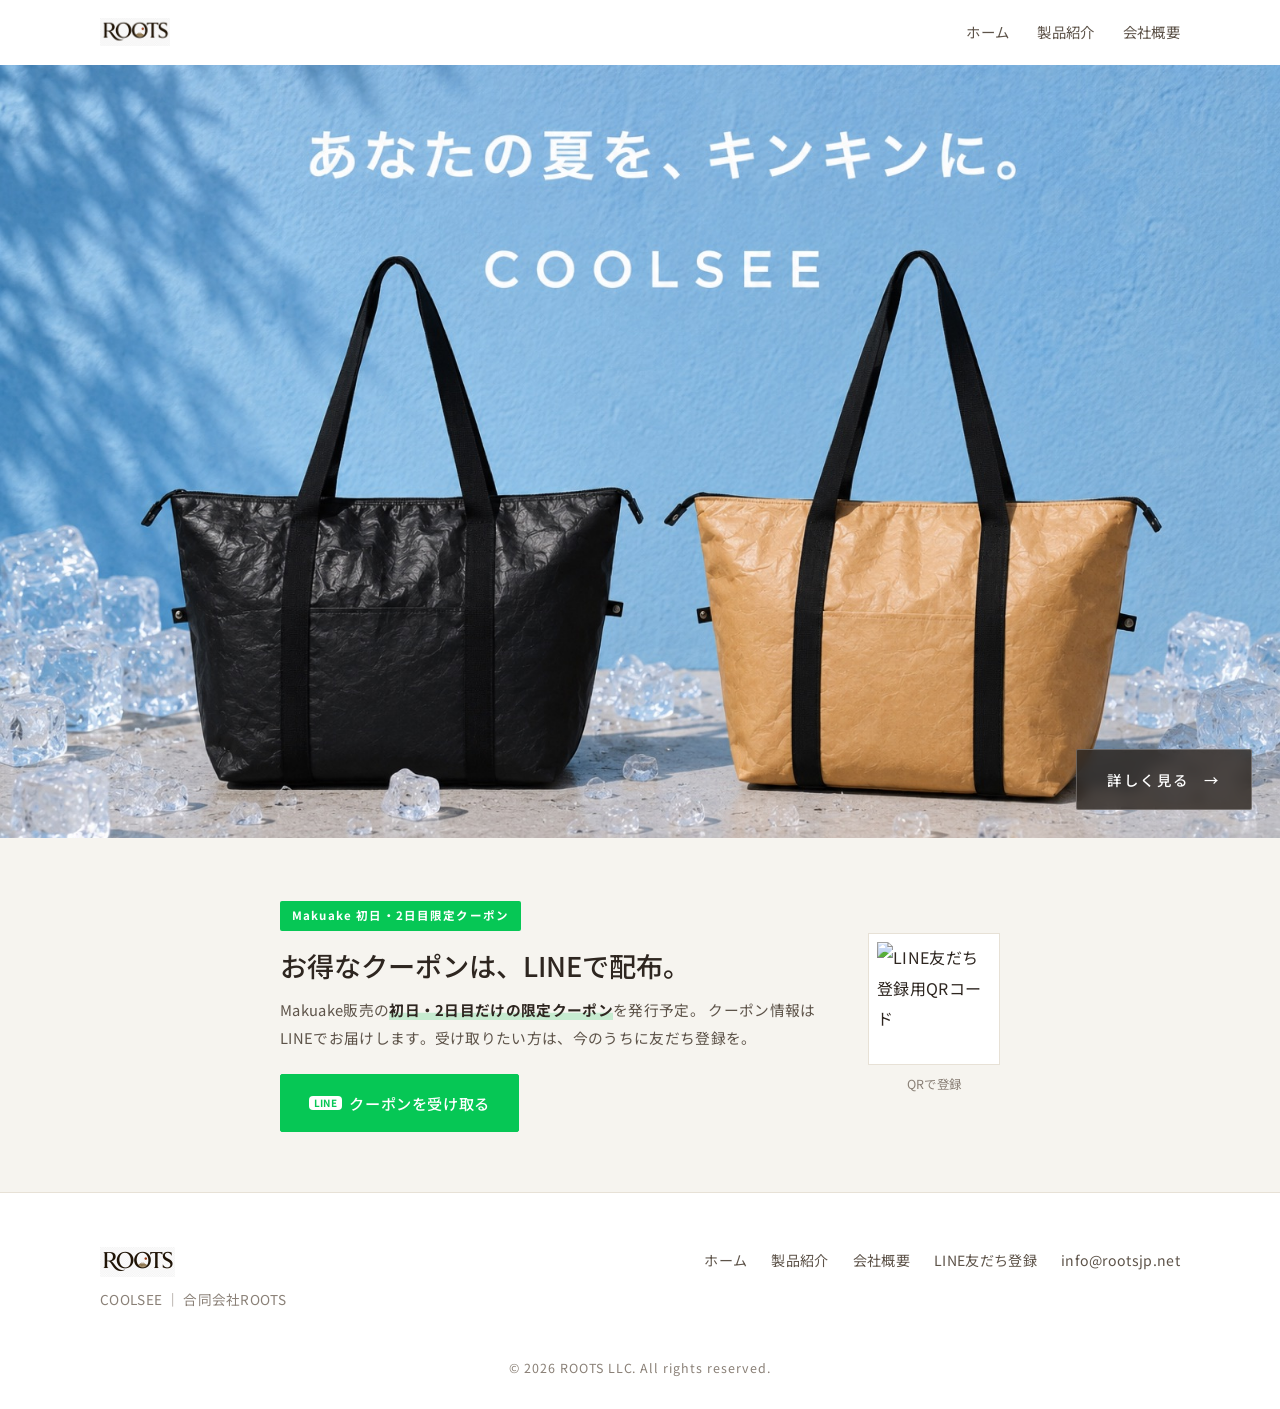
==== index.html @ 8de95a5e "モバイル表示調整・ロゴ差し替え・COOLSEEワードマーク追加 - スマホ幅でLINEバンド/ボタン/詳しく見るボタンを縮小・再配置、横スクロール防止 - ハンバーガーメニューをフェード表示に変更 -" ====
<!DOCTYPE html>
<html lang="ja">
<head>
  <meta charset="UTF-8" />
  <meta name="viewport" content="width=device-width, initial-scale=1.0" />
  <meta name="theme-color" content="#ffffff" />
  <title>ROOTS（ルーツ）｜COOLSEE 保冷バッグ</title>
  <meta name="description" content="合同会社ROOTSの保冷バッグ「COOLSEE（クールシー）」。氷が約12時間残る、大容量×超軽量の5層式タイベック製保冷バッグ。" />

  <!-- OGP -->
  <meta property="og:type" content="website" />
  <meta property="og:title" content="ROOTS｜COOLSEE 保冷バッグ" />
  <meta property="og:description" content="あなたの夏を、キンキンに。氷が約12時間残る保冷バッグ COOLSEE。" />
  <meta property="og:image" content="assets/coolsee-kv.jpg" />
  <meta property="og:locale" content="ja_JP" />

  <link rel="icon" type="image/webp" href="assets/logo.webp" />
  <link rel="apple-touch-icon" href="assets/logo.webp" />

  <link rel="preconnect" href="https://fonts.googleapis.com" />
  <link rel="preconnect" href="https://fonts.gstatic.com" crossorigin />
  <link href="https://fonts.googleapis.com/css2?family=Noto+Sans+JP:wght@300;400;500;700&display=swap" rel="stylesheet" />
  <link rel="stylesheet" href="assets/style.css" />
</head>
<body>

  <!-- ===== Header ===== -->
  <header class="header" id="header">
    <div class="container header__inner">
      <a href="index.html" class="logo" aria-label="ROOTS ホーム">
        <img src="assets/logo.png" alt="ROOTS" />
      </a>

      <nav class="nav" id="nav">
        <ul class="nav__list">
          <li><a href="index.html">ホーム</a></li>
          <li><a href="coolsee.html">製品紹介</a></li>
          <li><a href="company.html">会社概要</a></li>
        </ul>
      </nav>

      <button class="hamburger" id="hamburger" aria-label="メニューを開く" aria-expanded="false">
        <span></span><span></span><span></span>
      </button>
    </div>
  </header>

  <main>
    <!-- ===== Top showcase（商品画像のみ＋もっと学ぶ） ===== -->
    <section class="top">
      <a class="showcase" href="coolsee.html" aria-label="COOLSEE の詳細を見る">
        <img class="showcase__img" src="assets/coolsee-kv.jpg" alt="COOLSEE 保冷バッグ ― あなたの夏を、キンキンに。" />
        <span class="showcase__more">詳しく見る<i aria-hidden="true">→</i></span>
      </a>
    </section>

    <!-- ===== LINE 登録バナー ===== -->
    <section class="line-band">
      <div class="container container--narrow line-band__inner">
        <div class="line-band__text">
          <p class="line-band__eyebrow">Makuake 初日・2日目限定クーポン</p>
          <h2 class="line-band__title">お得なクーポンは、LINEで配布。</h2>
          <p class="line-band__lead">
            Makuake販売の<strong>初日・2日目だけの限定クーポン</strong>を発行予定。
            クーポン情報はLINEでお届けします。受け取りたい方は、今のうちに友だち登録を。
          </p>
          <a href="https://lin.ee/xqbgA3V" target="_blank" rel="noopener" class="btn btn--line btn--line-lg">
            <span class="btn--line__icon">LINE</span>クーポンを受け取る
          </a>
        </div>
        <a href="https://lin.ee/xqbgA3V" target="_blank" rel="noopener" class="line-band__qr" aria-label="LINE友だち登録 QRコード">
          <img src="https://qr-official.line.me/gs/M_626dvhzh_GW.png?oat_content=qr" alt="LINE友だち登録用QRコード" />
          <span>QRで登録</span>
        </a>
      </div>
    </section>
  </main>

  <!-- ===== Footer ===== -->
  <footer class="footer">
    <div class="container footer__inner">
      <div class="footer__brand">
        <a href="index.html"><img src="assets/logo.png" alt="ROOTS" class="footer__logo" /></a>
        <p>COOLSEE ｜ 合同会社ROOTS</p>
      </div>
      <nav class="footer__nav">
        <a href="index.html">ホーム</a>
        <a href="coolsee.html">製品紹介</a>
        <a href="company.html">会社概要</a>
        <a href="https://lin.ee/xqbgA3V" target="_blank" rel="noopener">LINE友だち登録</a>
        <a href="mailto:info@rootsjp.net">info@rootsjp.net</a>
      </nav>
    </div>
    <p class="footer__copy">© <span id="year"></span> ROOTS LLC. All rights reserved.</p>
  </footer>

  <script src="assets/script.js"></script>
</body>
</html>
---- assets/style.css ----
/* ===== Design tokens ===== */
:root {
  --c-bg: #ffffff;
  --c-tint: #f6f4ef;        /* ごく薄い生成り */
  --c-text: #2e2620;        /* ロゴのダークブラウン */
  --c-muted: #8a8077;
  --c-line: #e7e1d6;
  --c-accent: #c0492f;      /* ロゴの赤（テラコッタ） */
  --c-key: #5d5349;
  --c-dark: #2e2620;
  --maxw: 1080px;
  --maxw-narrow: 720px;
  --font: "Noto Sans JP", system-ui, -apple-system, "Hiragino Kaku Gothic ProN", sans-serif;
}

/* ===== Base ===== */
* { box-sizing: border-box; }
html { scroll-behavior: smooth; scroll-padding-top: 64px; }
body {
  margin: 0; font-family: var(--font); font-weight: 400;
  color: var(--c-text); background: var(--c-bg);
  line-height: 1.9; letter-spacing: .02em; -webkit-font-smoothing: antialiased;
  overflow-x: hidden;
}
img { max-width: 100%; display: block; }
a { color: inherit; text-decoration: none; }
ul { list-style: none; margin: 0; padding: 0; }
h1, h2, h3, h4 { line-height: 1.5; margin: 0; font-weight: 500; }

.container { width: min(var(--maxw), 88%); margin-inline: auto; }
.container--narrow { width: min(var(--maxw-narrow), 88%); }

/* ===== Buttons ===== */
.btn {
  display: inline-flex; align-items: center; justify-content: center;
  padding: 14px 34px; background: var(--c-text); color: #fff;
  font-weight: 500; font-size: .92rem; letter-spacing: .04em;
  border: 1px solid var(--c-text); border-radius: 2px; cursor: pointer;
  font-family: var(--font); transition: opacity .2s ease; white-space: nowrap;
}
.btn:hover { opacity: .82; }
.btn--ghost { background: transparent; color: var(--c-text); border-color: var(--c-line); }
.btn--ghost:hover { opacity: 1; border-color: var(--c-text); }
.btn--ghost-on-dark { color: #fff; border-color: rgba(255,255,255,.5); }
.btn--ghost-on-dark:hover { border-color: #fff; }
.btn--sm { padding: 11px 26px; font-size: .85rem; }
.btn--block { width: 100%; }

/* ===== Header ===== */
.header {
  position: fixed; inset: 0 0 auto 0; z-index: 100;
  background: #ffffff; -webkit-backdrop-filter: blur(8px); backdrop-filter: blur(8px);
  border-bottom: 1px solid transparent; transition: border-color .25s ease;
}
.header.scrolled { border-bottom-color: var(--c-line); }
.header__inner { display: flex; align-items: center; justify-content: space-between; height: 64px; }
.logo { display: inline-flex; align-items: center; }
.logo img { height: 28px; width: auto; }
.nav { display: flex; align-items: center; gap: 24px; }
.nav__list { display: flex; gap: 28px; font-size: .9rem; }
.nav__list a { color: var(--c-key); transition: color .2s ease; }
.nav__list a:hover { color: var(--c-text); }
.hamburger { display: none; flex-direction: column; gap: 6px; background: none; border: none; cursor: pointer; padding: 8px; }
.hamburger span { width: 24px; height: 2px; background: var(--c-text); transition: .3s; }
.hamburger.open span:nth-child(1) { transform: translateY(8px) rotate(45deg); }
.hamburger.open span:nth-child(2) { opacity: 0; }
.hamburger.open span:nth-child(3) { transform: translateY(-8px) rotate(-45deg); }

/* ===== LINE button ===== */
.btn--line { background: #06C755; color: #fff; border-color: #06C755; gap: .5em; }
.btn--line:hover { opacity: .88; }
.btn--line__icon {
  display: inline-grid; place-items: center; font-size: .62rem; font-weight: 700;
  letter-spacing: .02em; background: #fff; color: #06C755; border-radius: 4px;
  padding: 2px 5px; line-height: 1;
}
.btn--line-lg { padding: 14px 28px; font-size: .95rem; }
.nav__line { margin-left: 4px; }

/* ===== Top page: showcase (商品画像のみ) ===== */
.top { padding-top: 64px; }
.showcase { display: block; position: relative; }
.showcase__img { width: 100%; max-height: 86vh; object-fit: cover; display: block; }
.showcase__more {
  position: absolute; right: 28px; bottom: 28px;
  display: inline-flex; align-items: center; gap: 1em;
  background: rgba(46,38,32,.82); color: #fff; padding: 16px 30px;
  font-size: .9rem; font-weight: 500; letter-spacing: .18em; border-radius: 2px;
  border: 1px solid rgba(255,255,255,.25);
  backdrop-filter: blur(6px); overflow: hidden;
  transition: background .3s ease, letter-spacing .3s ease, padding-right .3s ease;
}
.showcase__more i { font-style: normal; transition: transform .3s ease; }
.showcase:hover .showcase__more { background: var(--c-text); padding-right: 36px; }
.showcase:hover .showcase__more i { transform: translateX(6px); }

/* ===== LINE band ===== */
.line-band { background: var(--c-tint); padding: 60px 0; }
.line-band__inner { display: flex; align-items: center; justify-content: space-between; gap: 36px; flex-wrap: wrap; }
.line-band__text { flex: 1 1 320px; }
.line-band__eyebrow { display: inline-block; background: #06C755; color: #fff; font-size: .72rem; font-weight: 700; letter-spacing: .1em; padding: 4px 12px; border-radius: 2px; margin: 0 0 14px; }
.line-band__title { font-size: clamp(1rem, 4vw, 1.7rem); font-weight: 500; letter-spacing: 0; margin-bottom: 10px; white-space: nowrap; }
.line-band__lead { color: var(--c-key); font-size: .92rem; margin: 0 0 22px; }
.line-band__lead strong { font-weight: 700; color: var(--c-text); box-shadow: inset 0 -.5em 0 rgba(6,199,85,.2); }
.line-band__qr { display: flex; flex-direction: column; align-items: center; gap: 8px; }
.line-band__qr img { width: 132px; height: 132px; background: #fff; border: 1px solid var(--c-line); padding: 8px; }
.line-band__qr span { font-size: .78rem; color: var(--c-muted); }

/* ===== Hero / Key Visual ===== */
.kv { padding-top: 64px; text-align: center; }
.kv__img { width: 100%; max-height: 78vh; object-fit: cover; }
.kv__actions { display: flex; gap: 14px; justify-content: center; flex-wrap: wrap; padding: 34px 0 6px; }

/* ===== Slideshow（自動スライドショー） ===== */
.slideshow { margin-top: 64px; position: relative; background: var(--c-tint); overflow: hidden; }
.slideshow__slides { position: relative; width: 100%; height: clamp(420px, 78vh, 780px); }
.slide {
  position: absolute; inset: 0; width: 100%; height: 100%; object-fit: cover;
  opacity: 0; transition: opacity 1s ease; pointer-events: none;
}
.slide.is-active { opacity: 1; }
.slide--contain { object-fit: contain; background: var(--c-tint); }
.slideshow__dots { position: absolute; left: 0; right: 0; bottom: 18px; display: flex; gap: 9px; justify-content: center; z-index: 2; }
.slideshow__dots button {
  width: 9px; height: 9px; border-radius: 50%; border: none; cursor: pointer; padding: 0;
  background: rgba(255,255,255,.55); box-shadow: 0 0 0 1px rgba(46,38,32,.25); transition: background .2s ease, transform .2s ease;
}
.slideshow__dots button.is-active { background: #fff; transform: scale(1.3); }

/* ===== Intro ===== */
.intro { padding: 76px 0 30px; text-align: center; }
.intro__brand { font-size: 1rem; letter-spacing: .42em; color: var(--c-muted); margin: 0 0 16px; padding-left: .42em; }
.intro__logo { height: 30px; width: auto; margin: 0 auto 22px; display: block; }
.intro__title { font-size: clamp(1.35rem, 3.6vw, 2.2rem); font-weight: 500; letter-spacing: .04em; }
.intro__lead { color: var(--c-key); margin: 24px auto 0; max-width: 40em; }
.intro__actions { display: flex; gap: 14px; justify-content: center; flex-wrap: wrap; margin-top: 30px; }
.note { font-size: .8rem; color: var(--c-muted); margin: 12px 0 0; }
.frow__body .note { margin-top: 14px; }
.stats { display: flex; flex-wrap: wrap; justify-content: center; gap: 14px 0; margin: 40px auto 0; max-width: 720px; border: 1px solid var(--c-line); }
.stats li { flex: 1 1 25%; min-width: 130px; padding: 22px 10px; border-right: 1px solid var(--c-line); display: flex; flex-direction: column; gap: 4px; }
.stats li:last-child { border-right: none; }
.stats strong { font-size: 1.7rem; font-weight: 500; letter-spacing: .02em; color: var(--c-text); line-height: 1.2; }
.stats strong small { font-size: .9rem; margin-left: 2px; color: var(--c-key); }
.stats span { font-size: .78rem; color: var(--c-muted); letter-spacing: .06em; }

/* ===== Sections ===== */
.section { padding: 92px 0; }
.page-top { padding-top: 124px; }

/* ===== Company ===== */
.company { max-width: 720px; margin: 0 auto; border-top: 1px solid var(--c-line); }
.company__row { display: grid; grid-template-columns: 140px 1fr; gap: 16px; padding: 20px 4px; border-bottom: 1px solid var(--c-line); }
.company__row dt { font-weight: 500; color: var(--c-key); font-size: .92rem; }
.company__row dd { margin: 0; font-size: .95rem; }
.section--tint { background: var(--c-tint); }
.section__head { text-align: center; margin-bottom: 56px; }
.section__eyebrow { font-size: .76rem; letter-spacing: .26em; text-transform: uppercase; color: var(--c-muted); margin: 0 0 10px; }
.section__title { font-size: clamp(1.4rem, 3vw, 1.9rem); font-weight: 500; letter-spacing: .08em; }

/* ===== Feature rows ===== */
.frow { display: grid; grid-template-columns: 1fr 1fr; gap: 56px; align-items: center; margin-bottom: 72px; }
.frow:last-child { margin-bottom: 0; }
.frow--rev .frow__media { order: 2; }
.frow__media img { width: 100%; aspect-ratio: 4 / 3; object-fit: cover; background: var(--c-tint); border: 1px solid var(--c-line); }
.frow--doc .frow__media img { aspect-ratio: 3 / 4; object-fit: contain; background: #fff; }
.section--tint .frow__media img { background: #fff; }
.frow__no { font-size: .85rem; letter-spacing: .2em; color: var(--c-accent); margin: 0 0 12px; font-weight: 500; }
.frow__body h3 { font-size: clamp(1.15rem, 2.4vw, 1.45rem); font-weight: 500; margin-bottom: 16px; }
.frow__body p:not(.frow__no) { color: var(--c-muted); margin: 0; }

/* ===== Lineup ===== */
.lineup-single { max-width: 920px; margin: 0 auto; }
.lineup-img { width: 100%; background: #fff; border: 1px solid var(--c-line); }
.lineup-names { display: grid; grid-template-columns: 1fr 1fr; gap: 32px; margin-top: 28px; text-align: center; }
.color__name { font-size: 1.2rem; font-weight: 500; margin: 0 0 8px; letter-spacing: .08em; }
.color__desc { color: var(--c-muted); font-size: .92rem; margin: 0; }

/* ===== Spec ===== */
.spec { display: grid; grid-template-columns: 1fr 1fr; gap: 48px; align-items: center; }
.spec__media img { width: 100%; background: #fff; border: 1px solid var(--c-line); }
.spec__table { margin: 0; border-top: 1px solid var(--c-line); }
.spec__row { display: grid; grid-template-columns: 110px 1fr; gap: 16px; padding: 18px 4px; border-bottom: 1px solid var(--c-line); }
.spec__row dt { font-weight: 500; color: var(--c-key); font-size: .92rem; }
.spec__row dd { margin: 0; font-size: .95rem; }

/* ===== Gallery ===== */
.gallery { display: grid; grid-template-columns: repeat(3, 1fr); gap: 24px; }
.gallery figure { margin: 0; }
.gallery img { width: 100%; aspect-ratio: 3 / 2; object-fit: cover; background: #fff; border: 1px solid var(--c-line); }
.gallery figcaption { text-align: center; color: var(--c-muted); font-size: .88rem; margin-top: 12px; }

/* ===== CTA band ===== */
.cta { background: var(--c-dark); color: #fff; padding: 80px 0; text-align: center; }
.cta__title { font-size: clamp(1.5rem, 3.6vw, 2.1rem); font-weight: 500; letter-spacing: .08em; }
.cta__lead { color: rgba(255,255,255,.8); margin: 18px auto 32px; max-width: 36em; }
.cta__lead strong { color: #fff; font-weight: 700; box-shadow: inset 0 -.5em 0 rgba(6,199,85,.4); }
.cta__actions { display: flex; gap: 14px; justify-content: center; flex-wrap: wrap; }
.cta .btn:not(.btn--ghost) { background: #fff; color: var(--c-dark); border-color: #fff; }

/* ===== News ===== */
.news { max-width: 760px; margin: 0 auto; border-top: 1px solid var(--c-line); }
.news__item { display: grid; grid-template-columns: auto auto 1fr; gap: 20px; align-items: baseline; padding: 22px 4px; border-bottom: 1px solid var(--c-line); }
.news__item time { font-size: .85rem; color: var(--c-muted); }
.news__tag { font-size: .74rem; color: var(--c-key); border: 1px solid var(--c-line); padding: 2px 12px; border-radius: 2px; white-space: nowrap; }
.news__item p { margin: 0; font-size: .95rem; }

/* ===== Contact form ===== */
.contact__lead { text-align: center; color: var(--c-muted); margin: -28px 0 40px; }
.form { display: grid; gap: 20px; }
.form__row { display: grid; gap: 8px; }
.form__row label { font-weight: 500; font-size: .9rem; }
.req { background: var(--c-text); color: #fff; font-size: .66rem; padding: 2px 8px; border-radius: 2px; margin-left: 6px; vertical-align: middle; letter-spacing: .08em; }
.form input, .form textarea {
  font-family: var(--font); font-size: .98rem; padding: 13px 16px;
  border: 1px solid var(--c-line); border-radius: 2px; background: #fff; color: var(--c-text);
  transition: border-color .2s ease;
}
.form input:focus, .form textarea:focus { outline: none; border-color: var(--c-text); }
.form textarea { resize: vertical; }
.form__note { color: #8a6d2f; background: #f3efe6; border: 1px solid #e2d6b8; border-radius: 2px; padding: 11px 14px; font-size: .84rem; margin: 0; }
.form__result { text-align: center; font-weight: 500; margin: 6px 0 0; min-height: 1.4em; font-size: .92rem; }
.form__result.ok { color: var(--c-text); }
.form__result.err { color: #b3261e; }

/* ===== Footer ===== */
.footer { border-top: 1px solid var(--c-line); padding: 54px 0 28px; }
.footer__inner { display: flex; justify-content: space-between; gap: 36px; flex-wrap: wrap; align-items: flex-start; }
.footer__logo { height: 30px; width: auto; }
.footer__brand p { color: var(--c-muted); margin: 10px 0 0; font-size: .85rem; }
.footer__nav { display: flex; flex-wrap: wrap; gap: 10px 24px; align-content: start; }
.footer__nav a { color: var(--c-key); font-size: .88rem; }
.footer__nav a:hover { color: var(--c-text); }
.footer__copy { text-align: center; color: var(--c-muted); font-size: .78rem; letter-spacing: .08em; margin: 44px 0 0; }

/* ===== To top ===== */
.to-top {
  position: fixed; right: 22px; bottom: 22px; z-index: 90;
  width: 44px; height: 44px; border-radius: 2px; background: var(--c-text); color: #fff;
  display: grid; place-items: center; font-size: 1.1rem;
  opacity: 0; pointer-events: none; transform: translateY(10px); transition: .3s;
}
.to-top.show { opacity: .9; pointer-events: auto; transform: translateY(0); }
.to-top:hover { opacity: 1; }

/* ===== Reveal ===== */
.reveal { opacity: 0; transform: translateY(16px); transition: opacity .8s ease, transform .8s ease; }
.reveal.in { opacity: 1; transform: none; }

/* ===== The "TODO" tags ===== */
.todo { display: inline-block; background: #f3efe6; color: #8a6d2f; font-size: .78rem; padding: 2px 10px; border-radius: 2px; border: 1px dashed #e2c98d; }

/* ===== Responsive ===== */
@media (max-width: 860px) {
  .frow, .spec { grid-template-columns: 1fr; gap: 28px; }
  .frow--rev .frow__media { order: 0; }
  .gallery { grid-template-columns: 1fr; }

  .nav { position: fixed; inset: 64px 0 auto 0; background: #fff; border-bottom: 1px solid var(--c-line);
    flex-direction: column; align-items: stretch; gap: 0;
    opacity: 0; visibility: hidden; transform: translateY(-10px);
    transition: opacity .3s ease, transform .3s ease, visibility .3s ease; }
  .nav.open { opacity: 1; visibility: visible; transform: translateY(0); }
  .nav__list { flex-direction: column; gap: 0; }
  .nav__list li { border-top: 1px solid var(--c-line); }
  .nav__list li:first-child { border-top: none; }
  .nav__list a { display: block; padding: 16px 6%; }
  .nav__line { margin: 16px 6%; }
  .hamburger { display: flex; }
}

@media (max-width: 560px) {
  .section { padding: 68px 0; }
  .slideshow__slides { height: clamp(320px, 64vh, 520px); }
  .line-band__inner { flex-direction: column; text-align: center; }
  .line-band__eyebrow { margin-inline: auto; font-size: .68rem; }
  .line-band__lead { font-size: .82rem; }
  .btn--line-lg { padding: 12px 22px; font-size: .86rem; }
  .showcase__more { right: 10px; left: auto; bottom: 10px; transform: none; padding: 6px 11px; font-size: .66rem; letter-spacing: .04em; gap: .35em; border-radius: 3px; }
  .showcase:hover .showcase__more { transform: none; padding-right: 11px; }
  .stats li { flex: 1 1 50%; border-right: none; }
  .stats li:nth-child(odd) { border-right: 1px solid var(--c-line); }
  .stats strong { font-size: 1.4rem; }
  .lineup-names { grid-template-columns: 1fr; gap: 18px; }
  .news__item { grid-template-columns: 1fr; gap: 6px; }
  .spec__row { grid-template-columns: 1fr; gap: 4px; }
  .company__row { grid-template-columns: 1fr; gap: 4px; }
  .footer__inner { flex-direction: column; }
}

@media (prefers-reduced-motion: reduce) {
  * { animation: none !important; scroll-behavior: auto; }
  .reveal { opacity: 1; transform: none; transition: none; }
}
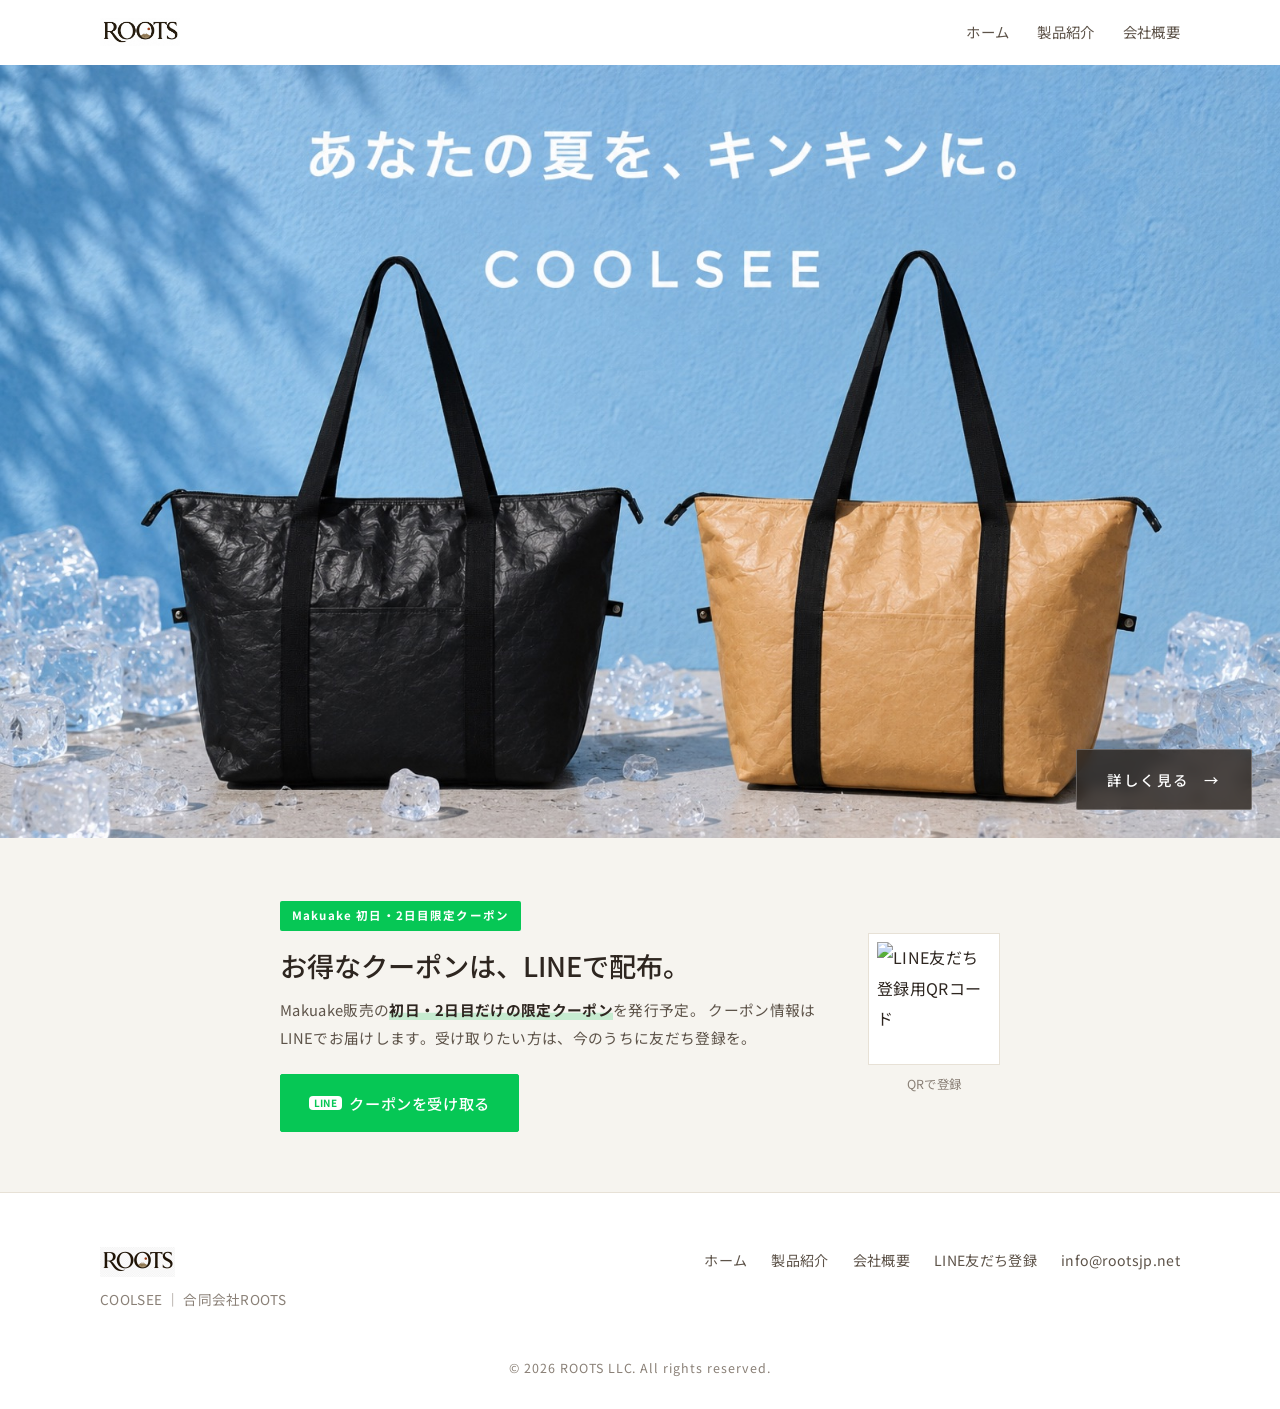
==== commit ba114716: "商品仕様表の追加・モバイル余白/文字サイズ調整・ロゴ差し替え" ====
--- a/index.html
+++ b/index.html
@@ -28,7 +28,7 @@
   <header class="header" id="header">
     <div class="container header__inner">
       <a href="index.html" class="logo" aria-label="ROOTS ホーム">
-        <img src="assets/logo.png" alt="ROOTS" />
+        <img src="assets/logo-header.jpg" alt="ROOTS" />
       </a>
 
       <nav class="nav" id="nav">
--- a/assets/style.css
+++ b/assets/style.css
@@ -130,9 +130,11 @@
 /* ===== Intro ===== */
 .intro { padding: 76px 0 30px; text-align: center; }
 .intro__brand { font-size: 1rem; letter-spacing: .42em; color: var(--c-muted); margin: 0 0 16px; padding-left: .42em; }
-.intro__logo { height: 30px; width: auto; margin: 0 auto 22px; display: block; }
+.intro__logo { height: 46px; width: auto; margin: 0 auto 24px; display: block; }
 .intro__title { font-size: clamp(1.35rem, 3.6vw, 2.2rem); font-weight: 500; letter-spacing: .04em; }
+.intro__title span { display: block; }
 .intro__lead { color: var(--c-key); margin: 24px auto 0; max-width: 40em; }
+.intro__lead .lead-line { white-space: nowrap; }
 .intro__actions { display: flex; gap: 14px; justify-content: center; flex-wrap: wrap; margin-top: 30px; }
 .note { font-size: .8rem; color: var(--c-muted); margin: 12px 0 0; }
 .frow__body .note { margin-top: 14px; }
@@ -179,9 +181,11 @@
 .spec { display: grid; grid-template-columns: 1fr 1fr; gap: 48px; align-items: center; }
 .spec__media img { width: 100%; background: #fff; border: 1px solid var(--c-line); }
 .spec__table { margin: 0; border-top: 1px solid var(--c-line); }
-.spec__row { display: grid; grid-template-columns: 110px 1fr; gap: 16px; padding: 18px 4px; border-bottom: 1px solid var(--c-line); }
-.spec__row dt { font-weight: 500; color: var(--c-key); font-size: .92rem; }
-.spec__row dd { margin: 0; font-size: .95rem; }
+.spec__row { display: grid; grid-template-columns: 96px 1fr; gap: 14px; padding: 12px 4px; border-bottom: 1px solid var(--c-line); }
+.spec__row dt { font-weight: 500; color: var(--c-key); font-size: .82rem; }
+.spec__row dd { margin: 0; font-size: .82rem; line-height: 1.7; }
+.spec-notes { max-width: 720px; margin: 20px auto 0; padding: 0; }
+.spec-notes li { font-size: .76rem; color: var(--c-muted); line-height: 1.8; }
 
 /* ===== Gallery ===== */
 .gallery { display: grid; grid-template-columns: repeat(3, 1fr); gap: 24px; }
@@ -191,11 +195,11 @@
 
 /* ===== CTA band ===== */
 .cta { background: var(--c-dark); color: #fff; padding: 80px 0; text-align: center; }
-.cta__title { font-size: clamp(1.5rem, 3.6vw, 2.1rem); font-weight: 500; letter-spacing: .08em; }
+.cta__title { font-size: clamp(1.4rem, 3.6vw, 2.1rem); font-weight: 500; letter-spacing: .04em; white-space: nowrap; }
 .cta__lead { color: rgba(255,255,255,.8); margin: 18px auto 32px; max-width: 36em; }
 .cta__lead strong { color: #fff; font-weight: 700; box-shadow: inset 0 -.5em 0 rgba(6,199,85,.4); }
 .cta__actions { display: flex; gap: 14px; justify-content: center; flex-wrap: wrap; }
-.cta .btn:not(.btn--ghost) { background: #fff; color: var(--c-dark); border-color: #fff; }
+.cta .btn:not(.btn--ghost):not(.btn--line) { background: #fff; color: var(--c-dark); border-color: #fff; }
 
 /* ===== News ===== */
 .news { max-width: 760px; margin: 0 auto; border-top: 1px solid var(--c-line); }
@@ -269,8 +273,18 @@
 }
 
 @media (max-width: 560px) {
-  .section { padding: 68px 0; }
-  .slideshow__slides { height: clamp(320px, 64vh, 520px); }
+  .section { padding: 54px 0; }
+  .section__head { margin-bottom: 30px; }
+  .slideshow__slides { height: auto; aspect-ratio: 4 / 3; }
+  .intro { padding: 36px 0 20px; }
+  .intro__logo { height: 40px; margin-bottom: 18px; }
+  .intro__title { font-size: min(1.4rem, 5.2vw); letter-spacing: 0; }
+  .intro__title span { white-space: nowrap; }
+  .intro__lead { font-size: .78rem; }
+  .section__title { font-size: 1.2rem; letter-spacing: .02em; white-space: nowrap; }
+  .cta__title { font-size: 1.2rem; letter-spacing: .02em; }
+  .frow__body p:not(.note) { font-size: .85rem; }
+  .color__desc { font-size: .8rem; }
   .line-band__inner { flex-direction: column; text-align: center; }
   .line-band__eyebrow { margin-inline: auto; font-size: .68rem; }
   .line-band__lead { font-size: .82rem; }
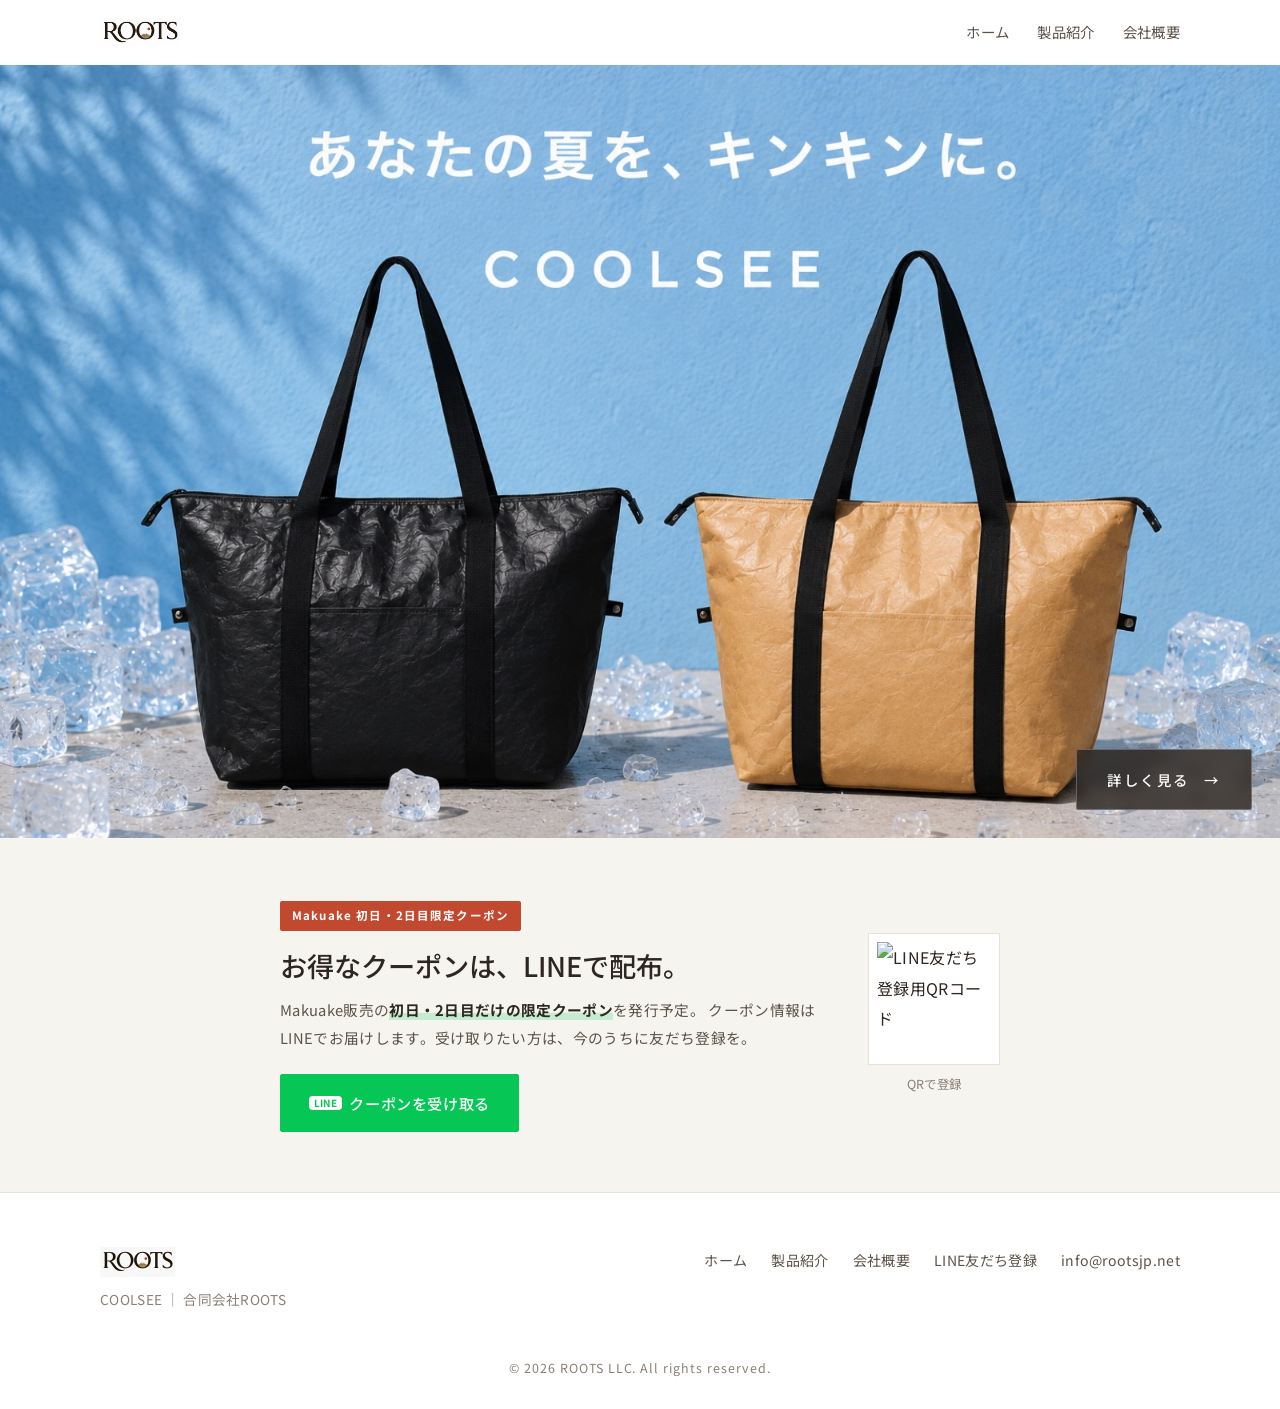
==== commit c162645f: "クーポンラベルをテラコッタに変更・ver=4" ====
--- a/index.html
+++ b/index.html
@@ -20,7 +20,7 @@
   <link rel="preconnect" href="https://fonts.googleapis.com" />
   <link rel="preconnect" href="https://fonts.gstatic.com" crossorigin />
   <link href="https://fonts.googleapis.com/css2?family=Noto+Sans+JP:wght@300;400;500;700&display=swap" rel="stylesheet" />
-  <link rel="stylesheet" href="assets/style.css" />
+  <link rel="stylesheet" href="assets/style.css?v=4" />
 </head>
 <body>
 
@@ -94,6 +94,6 @@
     <p class="footer__copy">© <span id="year"></span> ROOTS LLC. All rights reserved.</p>
   </footer>
 
-  <script src="assets/script.js"></script>
+  <script src="assets/script.js?v=4"></script>
 </body>
 </html>
--- a/assets/style.css
+++ b/assets/style.css
@@ -98,7 +98,7 @@
 .line-band { background: var(--c-tint); padding: 60px 0; }
 .line-band__inner { display: flex; align-items: center; justify-content: space-between; gap: 36px; flex-wrap: wrap; }
 .line-band__text { flex: 1 1 320px; }
-.line-band__eyebrow { display: inline-block; background: #06C755; color: #fff; font-size: .72rem; font-weight: 700; letter-spacing: .1em; padding: 4px 12px; border-radius: 2px; margin: 0 0 14px; }
+.line-band__eyebrow { display: inline-block; background: var(--c-accent); color: #fff; font-size: .72rem; font-weight: 700; letter-spacing: .1em; padding: 4px 12px; border-radius: 2px; margin: 0 0 14px; }
 .line-band__title { font-size: clamp(1rem, 4vw, 1.7rem); font-weight: 500; letter-spacing: 0; margin-bottom: 10px; white-space: nowrap; }
 .line-band__lead { color: var(--c-key); font-size: .92rem; margin: 0 0 22px; }
 .line-band__lead strong { font-weight: 700; color: var(--c-text); box-shadow: inset 0 -.5em 0 rgba(6,199,85,.2); }
@@ -286,6 +286,7 @@
   .frow__body p:not(.note) { font-size: .85rem; }
   .color__desc { font-size: .8rem; }
   .line-band__inner { flex-direction: column; text-align: center; }
+  .line-band__qr { display: none; }
   .line-band__eyebrow { margin-inline: auto; font-size: .68rem; }
   .line-band__lead { font-size: .82rem; }
   .btn--line-lg { padding: 12px 22px; font-size: .86rem; }
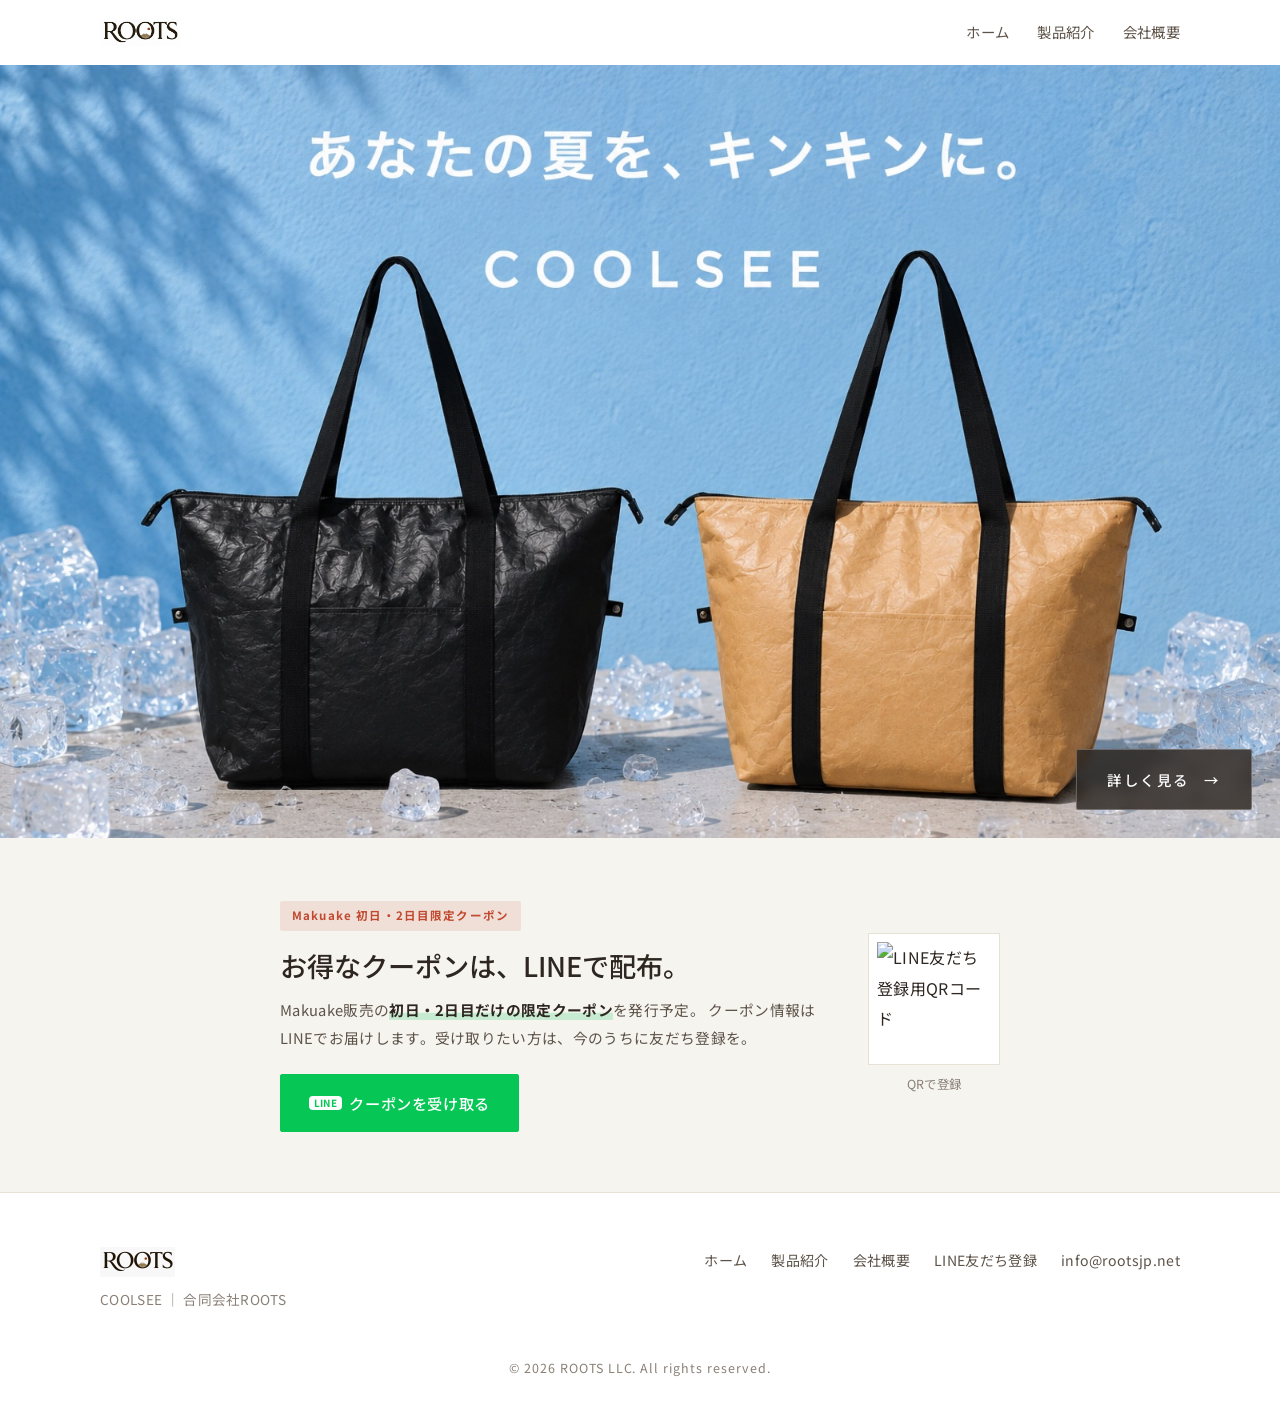
==== commit 560e856b: "クーポンラベル背景を淡色に・ver=5" ====
--- a/index.html
+++ b/index.html
@@ -20,7 +20,7 @@
   <link rel="preconnect" href="https://fonts.googleapis.com" />
   <link rel="preconnect" href="https://fonts.gstatic.com" crossorigin />
   <link href="https://fonts.googleapis.com/css2?family=Noto+Sans+JP:wght@300;400;500;700&display=swap" rel="stylesheet" />
-  <link rel="stylesheet" href="assets/style.css?v=4" />
+  <link rel="stylesheet" href="assets/style.css?v=5" />
 </head>
 <body>
 
@@ -94,6 +94,6 @@
     <p class="footer__copy">© <span id="year"></span> ROOTS LLC. All rights reserved.</p>
   </footer>
 
-  <script src="assets/script.js?v=4"></script>
+  <script src="assets/script.js?v=5"></script>
 </body>
 </html>
--- a/assets/style.css
+++ b/assets/style.css
@@ -98,7 +98,7 @@
 .line-band { background: var(--c-tint); padding: 60px 0; }
 .line-band__inner { display: flex; align-items: center; justify-content: space-between; gap: 36px; flex-wrap: wrap; }
 .line-band__text { flex: 1 1 320px; }
-.line-band__eyebrow { display: inline-block; background: var(--c-accent); color: #fff; font-size: .72rem; font-weight: 700; letter-spacing: .1em; padding: 4px 12px; border-radius: 2px; margin: 0 0 14px; }
+.line-band__eyebrow { display: inline-block; background: rgba(192,73,47,.12); color: var(--c-accent); font-size: .72rem; font-weight: 700; letter-spacing: .1em; padding: 4px 12px; border-radius: 2px; margin: 0 0 14px; }
 .line-band__title { font-size: clamp(1rem, 4vw, 1.7rem); font-weight: 500; letter-spacing: 0; margin-bottom: 10px; white-space: nowrap; }
 .line-band__lead { color: var(--c-key); font-size: .92rem; margin: 0 0 22px; }
 .line-band__lead strong { font-weight: 700; color: var(--c-text); box-shadow: inset 0 -.5em 0 rgba(6,199,85,.2); }
